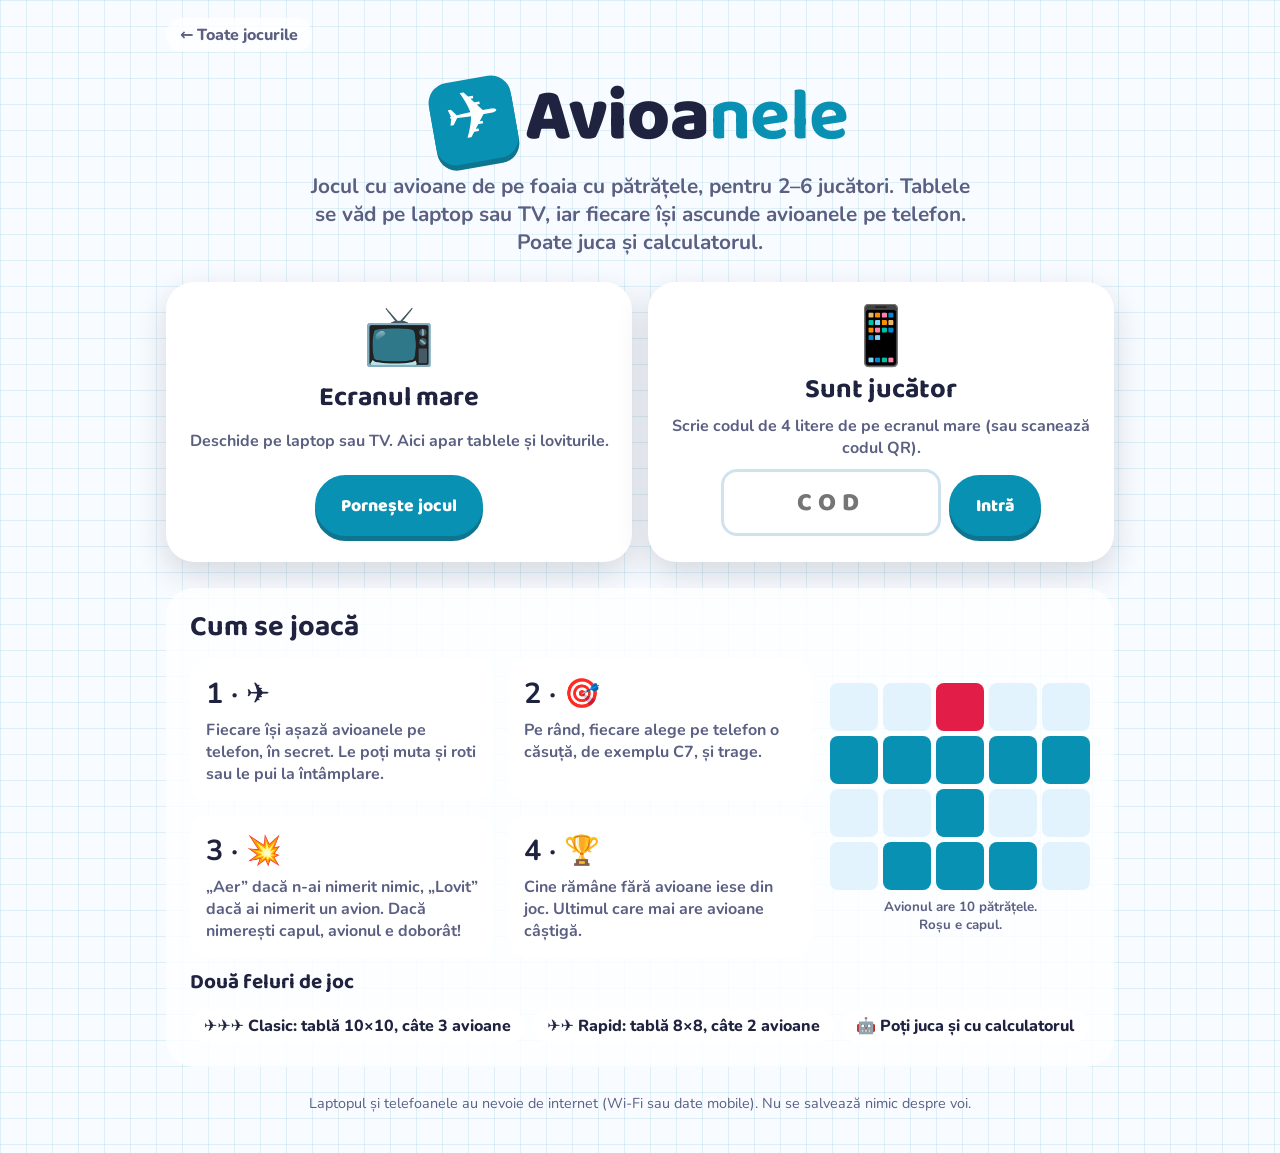
==== avioane/index.html @ 195ba86b "Țomapan și Avioanele: două jocuri noi cu ecranul mare și telefoanele La fel ca Hai la Tablă: laptopu" ====
<!doctype html>
<html lang="ro">
<head>
  <meta charset="utf-8">
  <meta name="viewport" content="width=device-width, initial-scale=1, viewport-fit=cover">
  <title>Avioanele – cu telefoanele</title>
  <meta name="description" content="Jocul cu avioane pe tabla cu pătrățele, pentru 2–6 jucători: tablele se văd pe laptop sau TV, fiecare își ascunde avioanele pe telefon.">
  <meta name="theme-color" content="#0891b2">
  <link rel="manifest" href="manifest.webmanifest">
  <link rel="icon" href="icons/icon-192.png" type="image/png">
  <link rel="apple-touch-icon" href="icons/apple-touch-icon.png">
  <meta name="apple-mobile-web-app-capable" content="yes">
  <meta name="apple-mobile-web-app-title" content="Avioanele">
  <script>
    // linkul din codul QR (?cod=ABCD) duce direct la telefon
    if (new URLSearchParams(location.search).get('cod')) location.replace('telefon.html' + location.search);
  </script>
  <link rel="preconnect" href="https://fonts.googleapis.com">
  <link rel="preconnect" href="https://fonts.gstatic.com" crossorigin>
  <link href="https://fonts.googleapis.com/css2?family=Baloo+2:wght@600;800&family=Nunito:wght@400;700;800;900&display=swap" rel="stylesheet">
  <link rel="stylesheet" href="../comun.css">
  <link rel="stylesheet" href="../comun/pagina.css">
  <link rel="stylesheet" href="stil.css">
</head>
<body class="pagina">
  <main>
    <a class="inapoi" href="../">← Toate jocurile</a>
    <section class="erou">
      <h1 class="logo"><span class="zar-logo">✈</span>Avioa<b>nele</b></h1>
      <p>Jocul cu avioane de pe foaia cu pătrățele, pentru 2–6 jucători. Tablele se văd pe laptop sau TV, iar fiecare își ascunde avioanele pe telefon. Poate juca și calculatorul.</p>
    </section>

    <section class="alegeri">
      <a class="alegere" href="ecran.html">
        <span class="mare">📺</span>
        <h2>Ecranul mare</h2>
        <p>Deschide pe laptop sau TV. Aici apar tablele și loviturile.</p>
        <span class="buton principal">Pornește jocul</span>
      </a>
      <form class="alegere" action="telefon.html" method="get">
        <span class="mare">📱</span>
        <h2>Sunt jucător</h2>
        <p>Scrie codul de 4 litere de pe ecranul mare (sau scanează codul QR).</p>
        <div class="cod-rand">
          <input name="cod" maxlength="4" autocapitalize="characters" autocomplete="off" spellcheck="false" placeholder="COD" required aria-label="Codul camerei">
          <button class="buton principal" type="submit">Intră</button>
        </div>
      </form>
    </section>

    <section class="cum">
      <h2>Cum se joacă</h2>
      <div class="cum-cu-avion">
        <div class="pasi">
          <div class="pas"><b>1 · ✈️</b><span>Fiecare își așază avioanele pe telefon, în secret. Le poți muta și roti sau le pui la întâmplare.</span></div>
          <div class="pas"><b>2 · 🎯</b><span>Pe rând, fiecare alege pe telefon o căsuță, de exemplu C7, și trage.</span></div>
          <div class="pas"><b>3 · 💥</b><span>„Aer” dacă n-ai nimerit nimic, „Lovit” dacă ai nimerit un avion. Dacă nimerești capul, avionul e doborât!</span></div>
          <div class="pas"><b>4 · 🏆</b><span>Cine rămâne fără avioane iese din joc. Ultimul care mai are avioane câștigă.</span></div>
        </div>
        <div class="avion-desen">
          <div class="forma-avion mare" id="forma"></div>
          <small>Avionul are 10 pătrățele.<br>Roșu e capul.</small>
        </div>
      </div>
      <h2 class="mic-titlu">Două feluri de joc</h2>
      <div class="etichete">
        <span>✈️✈️✈️ Clasic: tablă 10×10, câte 3 avioane</span><span>✈️✈️ Rapid: tablă 8×8, câte 2 avioane</span><span>🤖 Poți juca și cu calculatorul</span>
      </div>
    </section>

    <footer>Laptopul și telefoanele au nevoie de internet (Wi-Fi sau date mobile). Nu se salvează nimic despre voi.</footer>
  </main>
  <script>
    document.querySelector('input[name="cod"]').addEventListener('input', (e) => {
      e.target.value = e.target.value.toUpperCase().replace(/[^A-Z]/g, '').slice(0, 4);
    });
    // desenul avionului: cap, aripi, corp, coadă
    const forma = ['..C..', 'PPPPP', '..P..', '.PPP.'].join('');
    document.getElementById('forma').innerHTML = [...forma].map((x) => `<i class="${x === 'C' ? 'p cap' : x === 'P' ? 'p' : ''}"></i>`).join('');
    if ('serviceWorker' in navigator) navigator.serviceWorker.register('../sw.js').catch(() => {});
  </script>
</body>
</html>
---- comun.css ----
:root {
  --fundal: #fff4e6;
  --text: #1f2340;
  --slab: #5b6083;
  --alb: #ffffff;
  --accent: #ff5d3a;
  --accent-inchis: #e2401d;
  --galben: #ffbe0b;
  --mov: #6c4cf1;
  --verde: #16a34a;
  --rosu: #e11d48;
  --linie: #ead9c6;
  --umbra: 0 12px 32px rgba(31, 35, 64, 0.16);
  --umbra-mica: 0 4px 12px rgba(31, 35, 64, 0.12);
  --font-titlu: 'Baloo 2', 'Nunito', system-ui, -apple-system, 'Segoe UI', Roboto, sans-serif;
  --font: 'Nunito', system-ui, -apple-system, 'Segoe UI', Roboto, sans-serif;
  color-scheme: light;
}

* { box-sizing: border-box; }
html, body { margin: 0; }
body {
  font-family: var(--font);
  color: var(--text);
  background: var(--fundal);
  -webkit-font-smoothing: antialiased;
}
[hidden] { display: none !important; }
h1, h2, h3 { font-family: var(--font-titlu); line-height: 1.1; margin: 0; }
p { margin: 0; }
button { font: inherit; color: inherit; }

.buton {
  display: inline-flex;
  align-items: center;
  justify-content: center;
  gap: 0.4em;
  border: 0;
  border-radius: 999px;
  padding: 0.75em 1.5em;
  font-family: var(--font-titlu);
  font-weight: 800;
  font-size: 1.1rem;
  background: var(--alb);
  color: var(--text);
  box-shadow: 0 4px 0 rgba(31, 35, 64, 0.18);
  cursor: pointer;
  text-decoration: none;
  transition: transform 0.08s ease, box-shadow 0.08s ease, filter 0.15s ease;
  -webkit-tap-highlight-color: transparent;
  user-select: none;
}
.buton:active { transform: translateY(3px); box-shadow: 0 1px 0 rgba(31, 35, 64, 0.18); }
.buton.principal { background: var(--accent); color: #fff; box-shadow: 0 5px 0 var(--accent-inchis); }
.buton.principal:active { box-shadow: 0 2px 0 var(--accent-inchis); }
.buton:disabled { opacity: 0.45; cursor: not-allowed; transform: none; }
.buton.mic { font-size: 0.95rem; padding: 0.55em 1.1em; }

.logo {
  font-family: var(--font-titlu);
  font-weight: 800;
  letter-spacing: -0.01em;
  color: var(--text);
}
.logo .zar-logo {
  display: inline-grid;
  place-items: center;
  width: 1.25em;
  height: 1.25em;
  border-radius: 0.3em;
  background: var(--accent);
  color: #fff;
  transform: rotate(-10deg);
  margin-right: 0.15em;
  box-shadow: 0 0.08em 0 var(--accent-inchis);
  font-size: 0.9em;
}
.logo b { color: var(--accent); }

.av-cerc {
  --c: #999;
  display: inline-grid;
  place-items: center;
  width: 2.2em;
  height: 2.2em;
  border-radius: 50%;
  background: #fff;
  border: 0.18em solid var(--c);
  font-size: 1em;
  line-height: 1;
  flex: none;
}

@keyframes apare {
  from { transform: scale(0.6); opacity: 0; }
  to { transform: scale(1); opacity: 1; }
}
@keyframes puls {
  0%, 100% { transform: scale(1); }
  50% { transform: scale(1.06); }
}
@keyframes tremura {
  0%, 100% { transform: translateX(0); }
  20% { transform: translateX(-8px); }
  40% { transform: translateX(8px); }
  60% { transform: translateX(-5px); }
  80% { transform: translateX(5px); }
}
---- comun/pagina.css ----
/* Pagina de început a fiecărui joc (Țomapan, Avioanele) */
body.pagina { min-height: 100dvh; }
.pagina main { max-width: 980px; margin: 0 auto; padding: max(18px, env(safe-area-inset-top)) 16px 40px; display: grid; gap: 26px; }
.pagina .inapoi { justify-self: start; color: var(--slab); font-weight: 800; text-decoration: none; background: rgba(255, 255, 255, 0.8); border-radius: 999px; padding: 6px 14px; }
.pagina .erou { text-align: center; display: grid; gap: 10px; justify-items: center; }
.pagina .erou .logo { font-size: clamp(2.6rem, 9vw, 4.6rem); }
.pagina .erou p { font-size: clamp(1.05rem, 3.6vw, 1.3rem); font-weight: 700; color: var(--slab); max-width: 680px; }
.pagina .alegeri { display: grid; grid-template-columns: repeat(auto-fit, minmax(260px, 1fr)); gap: 16px; }
.pagina .alegere {
  background: #fff; border-radius: 28px; padding: 26px 22px; box-shadow: var(--umbra);
  display: grid; gap: 10px; justify-items: center; text-align: center; color: var(--text); text-decoration: none;
}
.pagina .alegere .mare { font-size: 3.6rem; line-height: 1; }
.pagina .alegere h2 { font-size: 1.7rem; }
.pagina .alegere p { color: var(--slab); font-weight: 700; }
.pagina .alegere .buton { margin-top: 6px; }
.pagina .cod-rand { display: flex; gap: 8px; width: 100%; max-width: 320px; }
.pagina .cod-rand input {
  flex: 1; min-width: 0; font: inherit; font-family: var(--font-titlu); font-weight: 800; font-size: 1.6rem;
  text-transform: uppercase; letter-spacing: 0.25em; text-align: center; padding: 10px; border-radius: 16px;
  border: 3px solid var(--linie); outline: none;
}
.pagina .cod-rand input:focus { border-color: var(--accent); }
.pagina .cum { background: rgba(255, 255, 255, 0.8); border-radius: 28px; padding: 24px; display: grid; gap: 14px; }
.pagina .cum h2 { font-size: 1.8rem; }
.pagina .cum .mic-titlu { font-size: 1.3rem; }
.pagina .pasi { display: grid; grid-template-columns: repeat(auto-fit, minmax(200px, 1fr)); gap: 14px; }
.pagina .pas { background: #fff; border-radius: 20px; padding: 16px; display: grid; gap: 6px; align-content: start; }
.pagina .pas b { font-size: 1.8rem; }
.pagina .pas span { color: var(--slab); font-weight: 700; }
.pagina .etichete { display: flex; flex-wrap: wrap; gap: 8px; }
.pagina .etichete span { background: #fff; border-radius: 999px; padding: 6px 14px; font-weight: 800; }
.pagina .etichete .extra { background: transparent; color: var(--slab); padding-left: 4px; }
.pagina .cum-cu-avion { display: grid; grid-template-columns: 1fr auto; gap: 18px; align-items: center; }
.pagina .avion-desen { display: grid; justify-items: center; gap: 8px; text-align: center; color: var(--slab); font-weight: 700; }
@media (max-width: 640px) {
  .pagina .cum-cu-avion { grid-template-columns: 1fr; }
}
.pagina footer { text-align: center; color: var(--slab); font-size: 0.9rem; }
---- avioane/stil.css ----
/* ===== Avioanele: caiet de matematică, cer albastru ===== */
:root {
  --accent: #0891b2;
  --accent-inchis: #0e7490;
  --fundal: #f6fbff;
  --linie: #cfe3ee;
  --cer: #e3f3fd;
}

/* foaie cu pătrățele */
body.ecran,
body.pagina,
.final,
body.telefon {
  background-color: #f8fbff;
  background-image:
    linear-gradient(rgba(8, 145, 178, 0.11) 1px, transparent 1px),
    linear-gradient(90deg, rgba(8, 145, 178, 0.11) 1px, transparent 1px);
  background-size: 26px 26px;
}

/* avionul desenat din pătrățele */
.forma-avion { display: grid; grid-template-columns: repeat(5, 1fr); gap: 3px; width: 110px; }
.forma-avion i { aspect-ratio: 1; border-radius: 4px; background: var(--cer); }
.forma-avion i.p { background: var(--accent); }
.forma-avion i.cap { background: var(--rosu); }
.forma-avion.mare { width: min(260px, 30vh); gap: 5px; }
.forma-avion.mare i { border-radius: 8px; }
.cum-avioane { display: grid; grid-template-columns: 1fr auto; gap: 2vw; align-items: center; }
.forma-cutie { display: grid; justify-items: center; gap: 6px; color: var(--slab); font-weight: 700; }
.forma-cutie .forma-avion { width: clamp(90px, 15vh, 150px); }

.buton-bot { width: 100%; font-size: 1.1rem; }

/* ---------- Ecranul mare: tablele ---------- */
/* jos rămâne o bandă liberă pentru butoane și codul camerei, ca să nu acopere căsuțe */
.joc-av { position: relative; height: 100vh; display: grid; grid-template-rows: 9vh 1fr; padding: 0 2vw 66px; }
.tabele {
  grid-row: 2;
  min-height: 0;
  display: grid;
  grid-template-columns: repeat(var(--col, 2), minmax(0, 1fr));
  grid-template-rows: repeat(var(--rand, 1), minmax(0, 1fr));
  gap: 1.6vh 1.6vw;
}
.tabla-av {
  --c: #888;
  min-height: 0;
  display: grid;
  grid-template-rows: auto minmax(0, 1fr);
  gap: 0.8vh;
  padding: 1vh 1vw 1.2vh;
  border-radius: 24px;
  background: rgba(255, 255, 255, 0.6);
  border: 4px solid transparent;
  transition: border-color 0.25s ease, background 0.25s ease, opacity 0.3s ease, box-shadow 0.25s ease;
}
.tabla-av.trage { background: #fff; border-color: var(--c); box-shadow: var(--umbra-mica); }
.tabla-av.tinta { background: #fff; }
.tabla-av.vizata { border-color: var(--rosu); box-shadow: 0 0 0 6px rgba(225, 29, 72, 0.15); }
.tabla-av.eliminat { opacity: 0.6; }
.tabla-av.offline .ta-nume::after { content: ' · offline'; color: var(--rosu); font-size: 0.7em; }
.ta-cap { display: flex; align-items: center; gap: 10px; font-weight: 900; font-size: clamp(1rem, 2.4vh, 1.6rem); min-width: 0; }
.ta-cap .av-cerc { font-size: 0.9em; }
.ta-nume { overflow: hidden; text-overflow: ellipsis; white-space: nowrap; }
.ta-eticheta { color: var(--c); font-size: 0.8em; white-space: nowrap; }
.ta-avioane { margin-left: auto; display: flex; gap: 2px; font-size: 0.9em; }
.ta-avioane i { font-style: normal; }
.ta-avioane i.jos { filter: grayscale(1); opacity: 0.3; }
.ta-zona { position: relative; container-type: size; min-height: 0; display: grid; place-items: center; }
.grila-av {
  --n1: 11;
  width: min(100cqw, 100cqh);
  height: min(100cqw, 100cqh);
  display: grid;
  gap: 2px;
  font-size: calc(min(100cqw, 100cqh) / var(--n1) * 0.5);
}
.grila-av .eti { display: grid; place-items: center; font-weight: 900; color: var(--slab); font-size: 0.75em; }
.grila-av .cel {
  position: relative;
  display: grid;
  place-items: center;
  border-radius: 14%;
  background: var(--cer);
  line-height: 1;
  font-size: 1.15em;
  transition: background 0.3s ease;
}
.cel.aer::after { content: ''; width: 26%; height: 26%; border-radius: 50%; background: #64748b; }
.cel.lovit { background: #fed7aa; }
.cel.cap { background: #fecdd3; }
.cel.avion { background: color-mix(in srgb, var(--c) 72%, #1f2340); }
.cel.avion-viu { background: color-mix(in srgb, var(--c) 40%, #fff); }
.cel.cap-av::after { content: ''; width: 34%; height: 34%; border-radius: 50%; background: #fff; }
.cel.previz { box-shadow: 0 0 0 0.16em var(--rosu); z-index: 2; }
.cel.vizat { box-shadow: 0 0 0 0.2em var(--rosu); z-index: 2; animation: puls 0.4s ease infinite; background: #fff; }
.cel.boom { animation: boom 0.6s ease; z-index: 3; }
@keyframes boom {
  0% { transform: scale(2.4); filter: brightness(1.6); }
  100% { transform: scale(1); filter: none; }
}
.ta-stare { position: absolute; inset: 0; display: grid; place-items: center; pointer-events: none; }
.ta-stare:empty { display: none; }
.ta-stare span {
  background: #fff;
  border-radius: 999px;
  padding: 0.4em 1.1em;
  font-family: var(--font-titlu);
  font-weight: 800;
  font-size: clamp(1.1rem, 3vh, 2rem);
  box-shadow: var(--umbra);
}
.tabla-av.gata .ta-stare span { background: #dcfce7; }
.ta-mesaj {
  position: absolute;
  left: 50%;
  top: 50%;
  z-index: 5;
  pointer-events: none;
  white-space: nowrap;
  font-family: var(--font-titlu);
  font-weight: 800;
  font-size: clamp(2rem, 8vh, 5rem);
  color: #fff;
  padding: 0.05em 0.6em;
  border-radius: 999px;
  box-shadow: var(--umbra);
  animation: mesaj 1.4s ease forwards;
}
.ta-mesaj.aer { background: #64748b; }
.ta-mesaj.lovit { background: #ea580c; }
.ta-mesaj.cap { background: var(--rosu); }
@keyframes mesaj {
  0% { transform: translate(-50%, -50%) scale(0.4); opacity: 0; }
  15% { transform: translate(-50%, -50%) scale(1.12); opacity: 1; }
  25% { transform: translate(-50%, -50%) scale(1); }
  75% { opacity: 1; }
  100% { transform: translate(-50%, -75%) scale(1); opacity: 0; }
}
.cod-colt {
  position: fixed;
  right: 14px;
  bottom: 12px;
  z-index: 30;
  display: flex;
  align-items: center;
  gap: 8px;
  background: rgba(255, 255, 255, 0.85);
  border-radius: 14px;
  padding: 4px 10px 4px 4px;
  font-size: 0.75rem;
  color: var(--slab);
  box-shadow: var(--umbra-mica);
}
.cod-colt .qr-mic { width: 44px; height: 44px; }
.cod-colt b { font-family: var(--font-titlu); font-size: 1.2rem; color: var(--accent); letter-spacing: 0.08em; }
.buton-sari { right: 190px; }

/* ---------- Telefonul ---------- */
.grila-tel {
  --c: var(--accent);
  display: grid;
  gap: 2px;
  width: 100%;
  max-width: 440px;
  margin: 0 auto;
  flex: none;
  touch-action: manipulation;
}
.grila-tel.tremura { animation: tremura 0.35s ease; }
.grila-tel .eti { display: grid; place-items: center; font-size: 0.68rem; font-weight: 900; color: var(--slab); }
.grila-tel .cel {
  aspect-ratio: 1;
  min-width: 0;
  border: 0;
  padding: 0;
  margin: 0;
  border-radius: 22%;
  background: var(--cer);
  display: grid;
  place-items: center;
  font-size: clamp(0.7rem, 3.4vw, 1.1rem);
  line-height: 1;
  color: inherit;
  cursor: pointer;
}
.grila-tel .cel.p0 { background: var(--c); }
.grila-tel .cel.p1 { background: color-mix(in srgb, var(--c) 62%, #1f2340); }
.grila-tel .cel.p2 { background: color-mix(in srgb, var(--c) 55%, #fff); }
.grila-tel .cel.p3 { background: color-mix(in srgb, var(--c) 35%, #fbbf24); }
.grila-tel .cel.sel { animation: ales 0.9s ease infinite; }
@keyframes ales { 50% { filter: brightness(1.35); transform: scale(0.88); } }
.grila-tel .cel.capul::after { content: ''; width: 38%; height: 38%; border-radius: 50%; background: #fff; }
.grila-tel .cel.jos { background: #64748b; }
.grila-tel .cel.avion { background: color-mix(in srgb, var(--c) 72%, #1f2340); }
.grila-tel .cel.lovit { background: #fed7aa; }
.grila-tel .cel.cap { background: #fecdd3; }
.grila-tel .cel.p0.lovit, .grila-tel .cel.p1.lovit, .grila-tel .cel.p2.lovit, .grila-tel .cel.p3.lovit { box-shadow: inset 0 0 0 3px #ea580c; }
.grila-tel .cel.aer::after { content: ''; width: 28%; height: 28%; border-radius: 50%; background: #64748b; }
.grila-tel .cel.capul.lovit::after, .grila-tel .cel.capul.cap::after { display: none; }
.grila-tel .cel.tintit { background: #fff; box-shadow: 0 0 0 3px var(--rosu); animation: puls 0.6s ease infinite; }
.grila-tel .cel.boom { animation: boom 0.6s ease; }
.butoane-asezare { display: grid; grid-template-columns: 1fr 1fr; gap: 10px; }
.butoane-asezare .buton { font-size: 1rem; padding: 0.7em 0.6em; }
.tinte { display: flex; gap: 8px; overflow-x: auto; padding-bottom: 2px; }
.tinta-b {
  --c: #888;
  flex: 1 0 auto;
  display: grid;
  justify-items: center;
  gap: 2px;
  border: 3px solid transparent;
  background: #fff;
  border-radius: 16px;
  padding: 6px 10px;
  cursor: pointer;
  box-shadow: var(--umbra-mica);
}
.tinta-b span { font-size: 1.4rem; line-height: 1; }
.tinta-b b { font-size: 0.9rem; }
.tinta-b small { font-weight: 800; color: var(--slab); }
.tinta-b.aleasa { border-color: var(--c); background: color-mix(in srgb, var(--c) 10%, #fff); }
.tinta-unica { text-align: center; font-weight: 800; color: var(--slab); }
.ramase { text-align: center; font-weight: 800; color: var(--slab); }
.ramase b { font-family: var(--font-titlu); font-size: 1.3rem; color: var(--text); }
.v-apara .sus h2, .v-trage .sus h2, .v-aseaza .sus h2 { font-size: 1.5rem; }
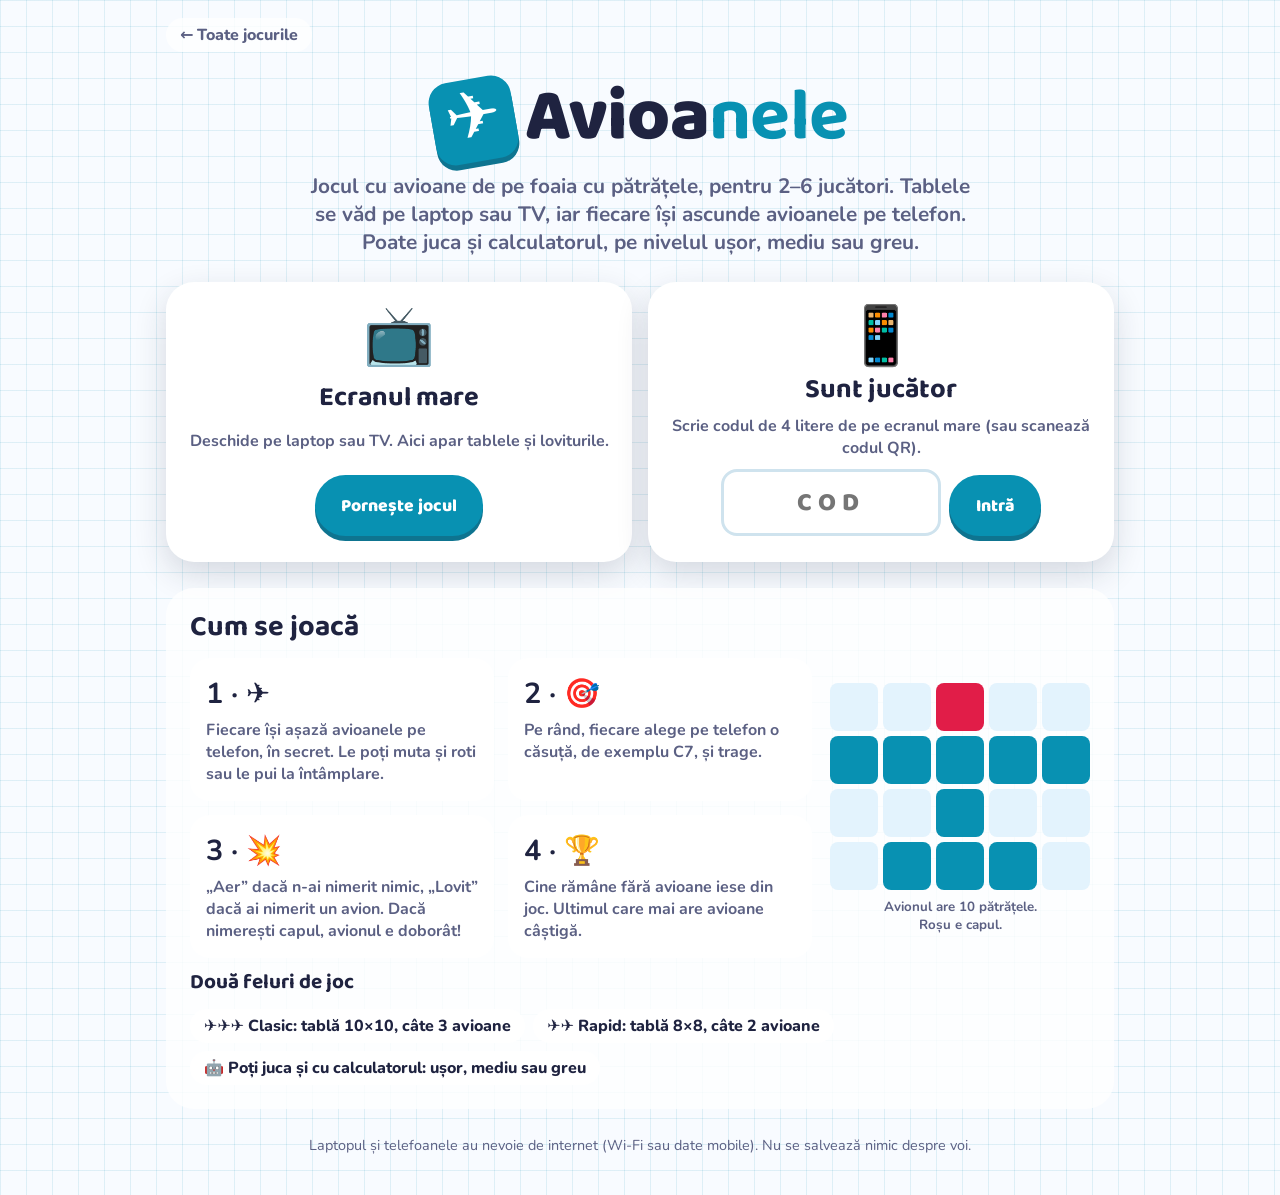
==== commit 55850bbe: "Avioanele: calculatorul pe nivelurile Ușor, Mediu și Greu - În camera de așteptare: „Adaugă un calcu" ====
--- a/avioane/index.html
+++ b/avioane/index.html
@@ -27,7 +27,7 @@
     <a class="inapoi" href="../">← Toate jocurile</a>
     <section class="erou">
       <h1 class="logo"><span class="zar-logo">✈</span>Avioa<b>nele</b></h1>
-      <p>Jocul cu avioane de pe foaia cu pătrățele, pentru 2–6 jucători. Tablele se văd pe laptop sau TV, iar fiecare își ascunde avioanele pe telefon. Poate juca și calculatorul.</p>
+      <p>Jocul cu avioane de pe foaia cu pătrățele, pentru 2–6 jucători. Tablele se văd pe laptop sau TV, iar fiecare își ascunde avioanele pe telefon. Poate juca și calculatorul, pe nivelul ușor, mediu sau greu.</p>
     </section>
 
     <section class="alegeri">
@@ -64,7 +64,7 @@
       </div>
       <h2 class="mic-titlu">Două feluri de joc</h2>
       <div class="etichete">
-        <span>✈️✈️✈️ Clasic: tablă 10×10, câte 3 avioane</span><span>✈️✈️ Rapid: tablă 8×8, câte 2 avioane</span><span>🤖 Poți juca și cu calculatorul</span>
+        <span>✈️✈️✈️ Clasic: tablă 10×10, câte 3 avioane</span><span>✈️✈️ Rapid: tablă 8×8, câte 2 avioane</span><span>🤖 Poți juca și cu calculatorul: ușor, mediu sau greu</span>
       </div>
     </section>
 
--- a/avioane/stil.css
+++ b/avioane/stil.css
@@ -30,7 +30,9 @@
 .forma-cutie { display: grid; justify-items: center; gap: 6px; color: var(--slab); font-weight: 700; }
 .forma-cutie .forma-avion { width: clamp(90px, 15vh, 150px); }
 
-.buton-bot { width: 100%; font-size: 1.1rem; }
+.adauga-bot { display: grid; gap: 1vh; }
+.adauga-bot .segment button { font-size: 1.05rem; }
+.ta-nivel { font-size: 0.65em; font-weight: 800; color: var(--slab); background: #fff; border: 2px solid var(--linie); border-radius: 999px; padding: 0.05em 0.6em; white-space: nowrap; }
 
 /* ---------- Ecranul mare: tablele ---------- */
 /* jos rămâne o bandă liberă pentru butoane și codul camerei, ca să nu acopere căsuțe */
